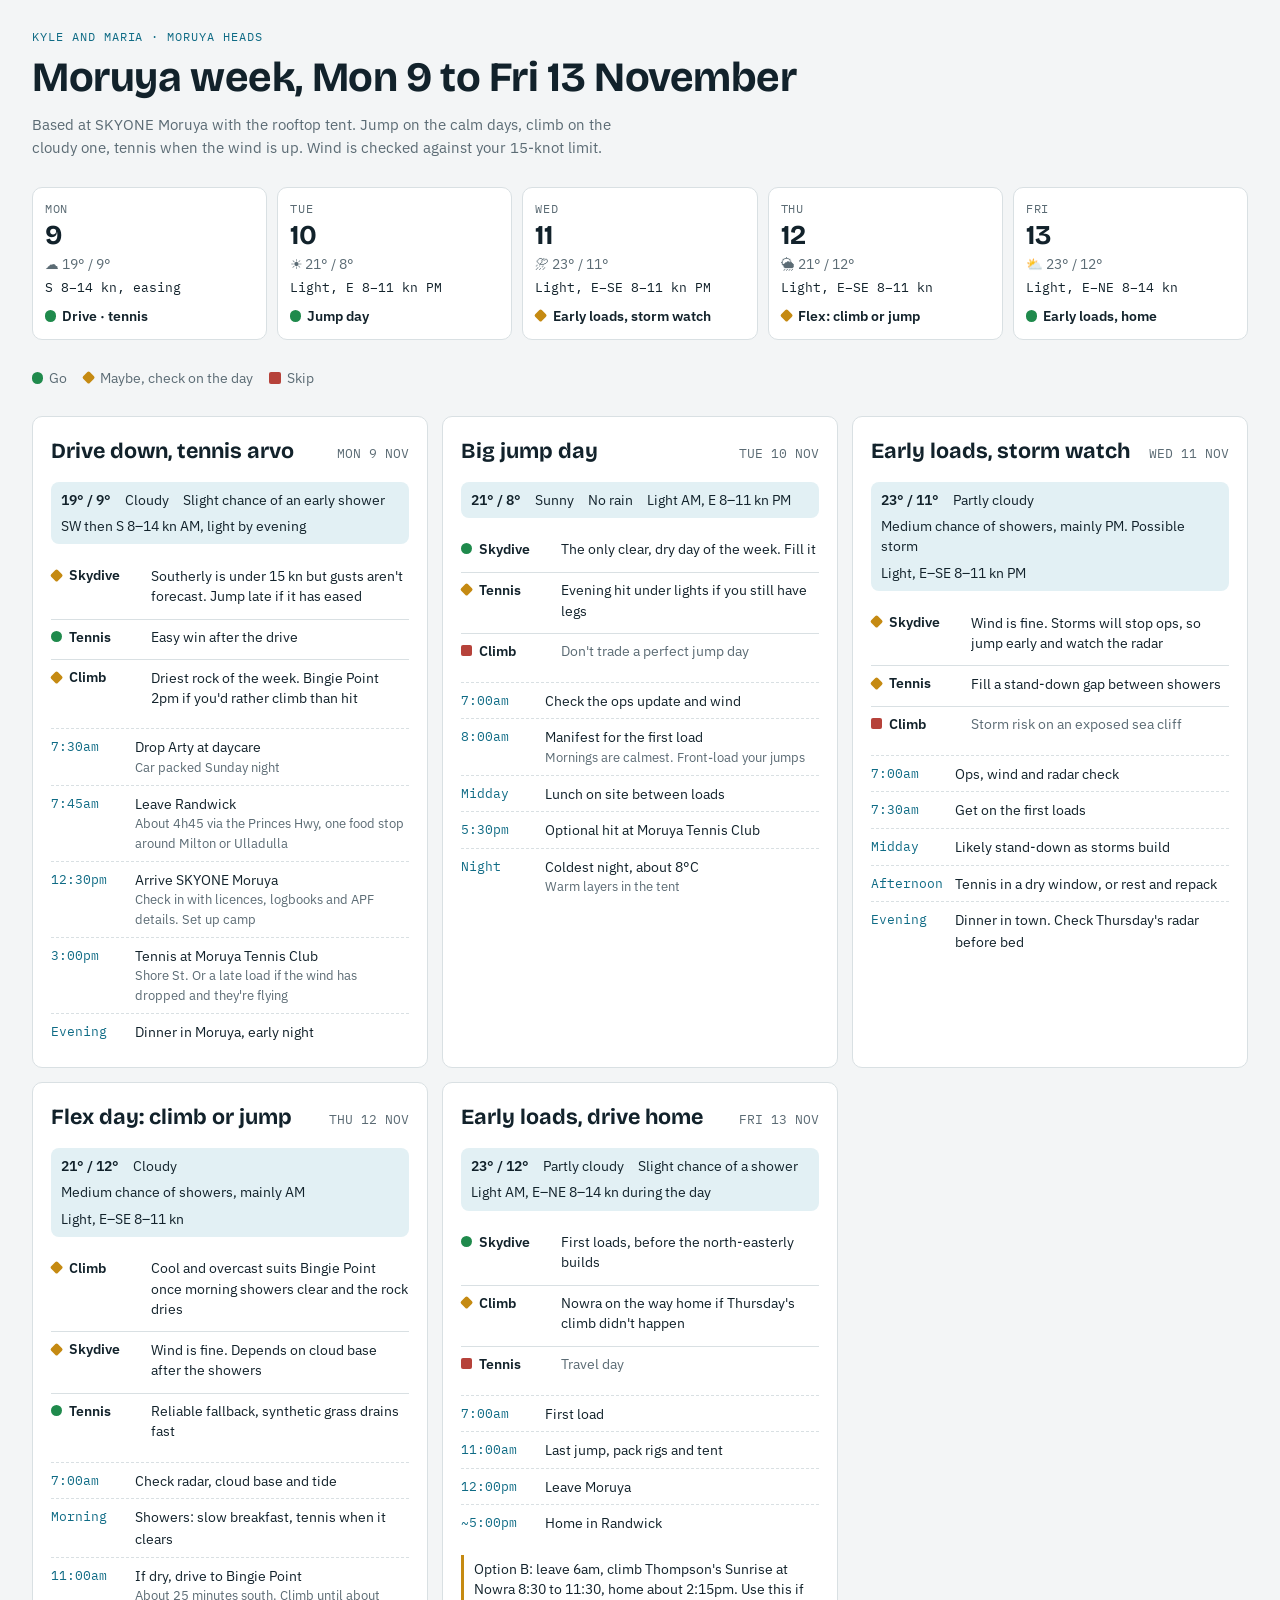
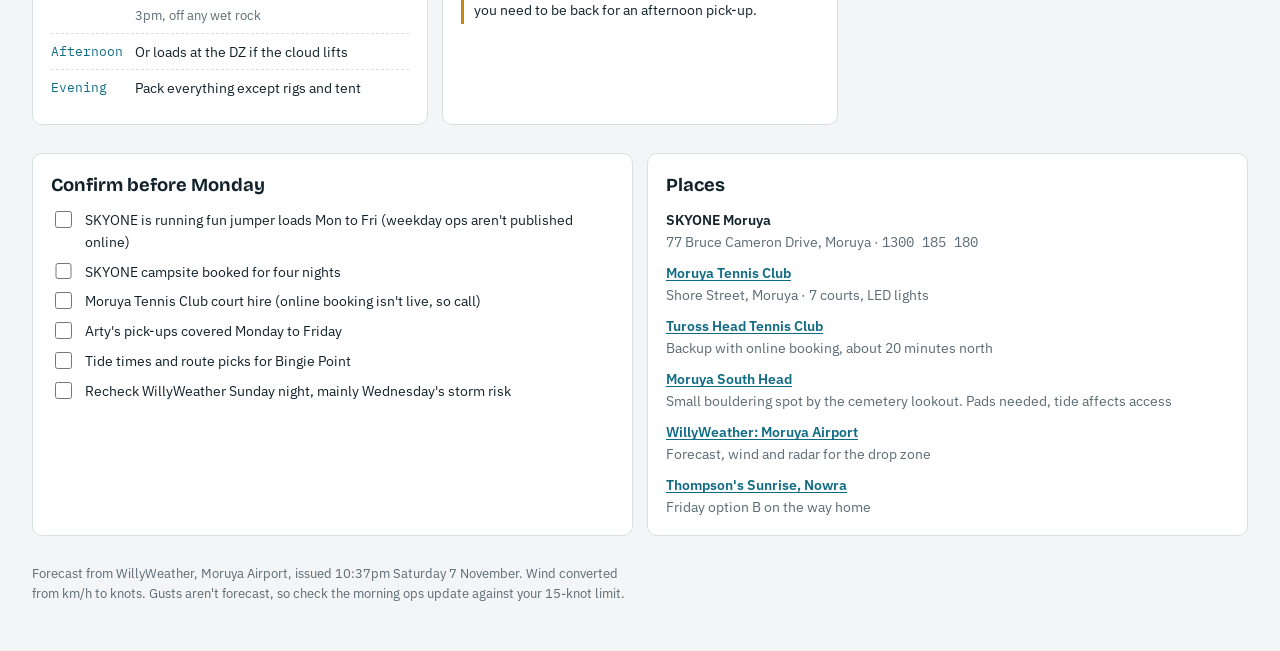
==== index.html @ a0b338b8 "Add Moruya week itinerary page Co-Authored-By: Claude Opus 5.5 <noreply@anthropic.com> Claude-Sessio" ====
<!doctype html>
<html lang="en-AU">
<head>
<meta charset="utf-8">
<meta name="viewport" content="width=device-width, initial-scale=1, viewport-fit=cover">
<title>Moruya Week 9–13 Nov</title>
<link rel="preconnect" href="https://fonts.googleapis.com">
<link rel="stylesheet" href="https://fonts.googleapis.com/css2?family=Bricolage+Grotesque:opsz,wght@12..96,500;12..96,700&family=IBM+Plex+Sans:wght@400;500;600&family=IBM+Plex+Mono:wght@400;500&display=swap">
<style>
/* Layout: a five-tile week strip up top, then one card per day in a wrapping grid, then confirm list and contacts */
:root {
  --bg: #f3f5f6;
  --panel: #ffffff;
  --ink: #12222b;
  --muted: #5b6b74;
  --line: #d9e0e3;
  --sea: #0f6b85;
  --sea-soft: #e2f0f4;
  --go: #1f8a4c;
  --maybe: #c58a12;
  --no: #b6423a;
  --display: "Bricolage Grotesque", "Segoe UI", system-ui, sans-serif;
  --body: "IBM Plex Sans", "Segoe UI", system-ui, sans-serif;
  --mono: "IBM Plex Mono", ui-monospace, Menlo, monospace;
  --r: 10px;
}
@media (prefers-color-scheme: dark) { :root:not([data-theme="light"]) {
  --bg: #0d171c; --panel: #14222a; --ink: #e6eef1; --muted: #93a6ae; --line: #24363f;
  --sea: #5bbad4; --sea-soft: #173540; --go: #4cc47e; --maybe: #e2ad3b; --no: #e57369; color-scheme: dark; } }
:root[data-theme="dark"] {
  --bg: #0d171c; --panel: #14222a; --ink: #e6eef1; --muted: #93a6ae; --line: #24363f;
  --sea: #5bbad4; --sea-soft: #173540; --go: #4cc47e; --maybe: #e2ad3b; --no: #e57369; color-scheme: dark; }

body { background: var(--bg); color: var(--ink); font-family: var(--body); font-size: 15px; line-height: 1.5; }
.wrap { max-width: 76rem; margin-inline: auto; padding-block: 28px 48px; padding-left: max(16px, env(safe-area-inset-left, 0px)); padding-right: max(16px, env(safe-area-inset-right, 0px)); display: grid; gap: 28px; }
h1, h2, h3 { font-family: var(--display); margin: 0; text-wrap: balance; }
h1 { font-size: clamp(1.9rem, 4vw, 2.6rem); font-weight: 700; letter-spacing: -0.01em; }
h2 { font-size: 1.15rem; font-weight: 700; }
.lede { margin: 6px 0 0; color: var(--muted); max-width: 65ch; }
.eyebrow { font-family: var(--mono); font-size: 0.75rem; letter-spacing: 0.08em; text-transform: uppercase; color: var(--sea); }

/* week strip */
.strip { display: grid; grid-template-columns: repeat(5, minmax(0, 1fr)); gap: 10px; }
.tile { background: var(--panel); border: 1px solid var(--line); border-radius: var(--r); padding: 12px; display: grid; gap: 4px; text-decoration: none; color: inherit; min-width: 0; }
.tile:hover { border-color: var(--sea); }
.tile:focus-visible { outline: 2px solid var(--sea); outline-offset: 2px; }
.t-day { font-family: var(--mono); font-size: 0.75rem; letter-spacing: 0.06em; text-transform: uppercase; color: var(--muted); }
.t-date { font-family: var(--display); font-size: 1.7rem; font-weight: 700; line-height: 1; }
.t-wx { font-size: 0.85rem; color: var(--muted); font-variant-numeric: tabular-nums; }
.t-wind { font-family: var(--mono); font-size: 0.8rem; font-variant-numeric: tabular-nums; }
.t-pick { display: flex; align-items: center; gap: 6px; font-weight: 600; font-size: 0.9rem; margin-top: 4px; }
@media (max-width: 640px) { .strip { grid-template-columns: repeat(auto-fit, minmax(7.5rem, 1fr)); } }

/* lights */
.dot { width: 0.7rem; height: 0.7rem; border-radius: 50%; flex: none; display: inline-block; }
.go .dot, .dot.go { background: var(--go); }
.maybe .dot, .dot.maybe { background: var(--maybe); border-radius: 2px; transform: rotate(45deg) scale(0.85); }
.no .dot, .dot.no { background: var(--no); border-radius: 2px; }
.legend { display: flex; flex-wrap: wrap; gap: 6px 16px; font-size: 0.85rem; color: var(--muted); }
.legend span { display: inline-flex; align-items: center; gap: 6px; }

/* day cards */
.days { display: grid; gap: 14px; grid-template-columns: repeat(auto-fit, minmax(min(100%, 21rem), 1fr)); }
.card { background: var(--panel); border: 1px solid var(--line); border-radius: var(--r); padding: 18px; display: grid; gap: 14px; align-content: start; min-width: 0; scroll-margin-top: 16px; }
.card:target { border-color: var(--sea); box-shadow: 0 0 0 1px var(--sea); }
.c-head { display: flex; justify-content: space-between; align-items: baseline; gap: 8px; flex-wrap: wrap; }
.c-date { font-family: var(--mono); font-size: 0.8rem; color: var(--muted); }
.c-title { font-size: 1.35rem; font-weight: 700; }
.wx { display: flex; flex-wrap: wrap; gap: 6px 14px; font-size: 0.85rem; background: var(--sea-soft); border-radius: 8px; padding: 8px 10px; font-variant-numeric: tabular-nums; }
.wx b { font-weight: 600; }
.acts { display: grid; gap: 6px; }
.act { display: grid; grid-template-columns: 5.6rem minmax(0, 1fr); gap: 2px 10px; align-items: baseline; padding-block: 6px; border-top: 1px solid var(--line); }
.act:first-child { border-top: 0; }
.a-name { display: inline-flex; align-items: center; gap: 7px; font-weight: 600; font-size: 0.9rem; }
.a-why { font-size: 0.85rem; min-width: 0; }
.no .a-why { color: var(--muted); }
.plan { list-style: none; margin: 0; padding: 0; display: grid; }
.plan li { display: grid; grid-template-columns: 4.6rem minmax(0, 1fr); gap: 10px; padding-block: 7px; border-top: 1px dashed var(--line); font-size: 0.9rem; }
.plan time { font-family: var(--mono); font-size: 0.8rem; color: var(--sea); font-variant-numeric: tabular-nums; padding-top: 1px; }
.plan .note { display: block; color: var(--muted); font-size: 0.82rem; }
.alt { font-size: 0.85rem; border-left: 3px solid var(--maybe); padding: 4px 0 4px 10px; margin: 0; }

/* bottom */
.two { display: grid; gap: 14px; grid-template-columns: repeat(auto-fit, minmax(min(100%, 22rem), 1fr)); }
.panel { background: var(--panel); border: 1px solid var(--line); border-radius: var(--r); padding: 18px; display: grid; gap: 10px; align-content: start; min-width: 0; }
.checks { list-style: none; margin: 0; padding: 0; display: grid; gap: 8px; }
.checks label { display: grid; grid-template-columns: auto minmax(0,1fr); gap: 10px; align-items: start; font-size: 0.9rem; cursor: pointer; }
.checks input { width: 1.05rem; height: 1.05rem; margin-top: 2px; accent-color: var(--sea); }
.checks input:checked + span { color: var(--muted); text-decoration: line-through; }
.contacts { display: grid; gap: 10px; margin: 0; }
.contacts div { display: grid; gap: 1px; }
.contacts dt { font-weight: 600; font-size: 0.9rem; }
.contacts dd { margin: 0; font-size: 0.85rem; color: var(--muted); }
a { color: var(--sea); text-underline-offset: 2px; }
.mono { font-family: var(--mono); user-select: all; }
.foot { font-size: 0.8rem; color: var(--muted); max-width: 75ch; margin: 0; }
@media (prefers-reduced-motion: no-preference) { .tile, .card { transition: border-color .15s ease; } }
</style>
<style>body{margin:0}</style>
</head>
<body>

<div class="wrap">
  <header>
    <div class="eyebrow">Kyle and Maria · Moruya Heads</div>
    <h1>Moruya week, Mon 9 to Fri 13 November</h1>
    <p class="lede">Based at SKYONE Moruya with the rooftop tent. Jump on the calm days, climb on the cloudy one, tennis when the wind is up. Wind is checked against your 15-knot limit.</p>
  </header>

  <nav class="strip" aria-label="Week at a glance">
    <a class="tile" href="#mon"><span class="t-day">Mon</span><span class="t-date">9</span><span class="t-wx">☁︎ 19° / 9°</span><span class="t-wind">S 8–14 kn, easing</span><span class="t-pick go"><span class="dot"></span>Drive · tennis</span></a>
    <a class="tile" href="#tue"><span class="t-day">Tue</span><span class="t-date">10</span><span class="t-wx">☀︎ 21° / 8°</span><span class="t-wind">Light, E 8–11 kn PM</span><span class="t-pick go"><span class="dot"></span>Jump day</span></a>
    <a class="tile" href="#wed"><span class="t-day">Wed</span><span class="t-date">11</span><span class="t-wx">⛈ 23° / 11°</span><span class="t-wind">Light, E–SE 8–11 kn PM</span><span class="t-pick maybe"><span class="dot"></span>Early loads, storm watch</span></a>
    <a class="tile" href="#thu"><span class="t-day">Thu</span><span class="t-date">12</span><span class="t-wx">🌦 21° / 12°</span><span class="t-wind">Light, E–SE 8–11 kn</span><span class="t-pick maybe"><span class="dot"></span>Flex: climb or jump</span></a>
    <a class="tile" href="#fri"><span class="t-day">Fri</span><span class="t-date">13</span><span class="t-wx">⛅ 23° / 12°</span><span class="t-wind">Light, E–NE 8–14 kn</span><span class="t-pick go"><span class="dot"></span>Early loads, home</span></a>
  </nav>

  <div class="legend" aria-label="Legend">
    <span class="go"><span class="dot"></span>Go</span>
    <span class="maybe"><span class="dot"></span>Maybe, check on the day</span>
    <span class="no"><span class="dot"></span>Skip</span>
  </div>

  <section class="days" aria-label="Daily plan">

    <article class="card" id="mon">
      <div class="c-head"><h2 class="c-title">Drive down, tennis arvo</h2><span class="c-date">MON 9 NOV</span></div>
      <div class="wx"><span><b>19° / 9°</b></span><span>Cloudy</span><span>Slight chance of an early shower</span><span>SW then S 8–14 kn AM, light by evening</span></div>
      <div class="acts">
        <div class="act maybe"><span class="a-name"><span class="dot"></span>Skydive</span><span class="a-why">Southerly is under 15 kn but gusts aren't forecast. Jump late if it has eased</span></div>
        <div class="act go"><span class="a-name"><span class="dot"></span>Tennis</span><span class="a-why">Easy win after the drive</span></div>
        <div class="act maybe"><span class="a-name"><span class="dot"></span>Climb</span><span class="a-why">Driest rock of the week. Bingie Point 2pm if you'd rather climb than hit</span></div>
      </div>
      <ol class="plan">
        <li><time>7:30am</time><span>Drop Arty at daycare<span class="note">Car packed Sunday night</span></span></li>
        <li><time>7:45am</time><span>Leave Randwick<span class="note">About 4h45 via the Princes Hwy, one food stop around Milton or Ulladulla</span></span></li>
        <li><time>12:30pm</time><span>Arrive SKYONE Moruya<span class="note">Check in with licences, logbooks and APF details. Set up camp</span></span></li>
        <li><time>3:00pm</time><span>Tennis at Moruya Tennis Club<span class="note">Shore St. Or a late load if the wind has dropped and they're flying</span></span></li>
        <li><time>Evening</time><span>Dinner in Moruya, early night</span></li>
      </ol>
    </article>

    <article class="card" id="tue">
      <div class="c-head"><h2 class="c-title">Big jump day</h2><span class="c-date">TUE 10 NOV</span></div>
      <div class="wx"><span><b>21° / 8°</b></span><span>Sunny</span><span>No rain</span><span>Light AM, E 8–11 kn PM</span></div>
      <div class="acts">
        <div class="act go"><span class="a-name"><span class="dot"></span>Skydive</span><span class="a-why">The only clear, dry day of the week. Fill it</span></div>
        <div class="act maybe"><span class="a-name"><span class="dot"></span>Tennis</span><span class="a-why">Evening hit under lights if you still have legs</span></div>
        <div class="act no"><span class="a-name"><span class="dot"></span>Climb</span><span class="a-why">Don't trade a perfect jump day</span></div>
      </div>
      <ol class="plan">
        <li><time>7:00am</time><span>Check the ops update and wind</span></li>
        <li><time>8:00am</time><span>Manifest for the first load<span class="note">Mornings are calmest. Front-load your jumps</span></span></li>
        <li><time>Midday</time><span>Lunch on site between loads</span></li>
        <li><time>5:30pm</time><span>Optional hit at Moruya Tennis Club</span></li>
        <li><time>Night</time><span>Coldest night, about 8°C<span class="note">Warm layers in the tent</span></span></li>
      </ol>
    </article>

    <article class="card" id="wed">
      <div class="c-head"><h2 class="c-title">Early loads, storm watch</h2><span class="c-date">WED 11 NOV</span></div>
      <div class="wx"><span><b>23° / 11°</b></span><span>Partly cloudy</span><span>Medium chance of showers, mainly PM. Possible storm</span><span>Light, E–SE 8–11 kn PM</span></div>
      <div class="acts">
        <div class="act maybe"><span class="a-name"><span class="dot"></span>Skydive</span><span class="a-why">Wind is fine. Storms will stop ops, so jump early and watch the radar</span></div>
        <div class="act maybe"><span class="a-name"><span class="dot"></span>Tennis</span><span class="a-why">Fill a stand-down gap between showers</span></div>
        <div class="act no"><span class="a-name"><span class="dot"></span>Climb</span><span class="a-why">Storm risk on an exposed sea cliff</span></div>
      </div>
      <ol class="plan">
        <li><time>7:00am</time><span>Ops, wind and radar check</span></li>
        <li><time>7:30am</time><span>Get on the first loads</span></li>
        <li><time>Midday</time><span>Likely stand-down as storms build</span></li>
        <li><time>Afternoon</time><span>Tennis in a dry window, or rest and repack</span></li>
        <li><time>Evening</time><span>Dinner in town. Check Thursday's radar before bed</span></li>
      </ol>
    </article>

    <article class="card" id="thu">
      <div class="c-head"><h2 class="c-title">Flex day: climb or jump</h2><span class="c-date">THU 12 NOV</span></div>
      <div class="wx"><span><b>21° / 12°</b></span><span>Cloudy</span><span>Medium chance of showers, mainly AM</span><span>Light, E–SE 8–11 kn</span></div>
      <div class="acts">
        <div class="act maybe"><span class="a-name"><span class="dot"></span>Climb</span><span class="a-why">Cool and overcast suits Bingie Point once morning showers clear and the rock dries</span></div>
        <div class="act maybe"><span class="a-name"><span class="dot"></span>Skydive</span><span class="a-why">Wind is fine. Depends on cloud base after the showers</span></div>
        <div class="act go"><span class="a-name"><span class="dot"></span>Tennis</span><span class="a-why">Reliable fallback, synthetic grass drains fast</span></div>
      </div>
      <ol class="plan">
        <li><time>7:00am</time><span>Check radar, cloud base and tide</span></li>
        <li><time>Morning</time><span>Showers: slow breakfast, tennis when it clears</span></li>
        <li><time>11:00am</time><span>If dry, drive to Bingie Point<span class="note">About 25 minutes south. Climb until about 3pm, off any wet rock</span></span></li>
        <li><time>Afternoon</time><span>Or loads at the DZ if the cloud lifts</span></li>
        <li><time>Evening</time><span>Pack everything except rigs and tent</span></li>
      </ol>
    </article>

    <article class="card" id="fri">
      <div class="c-head"><h2 class="c-title">Early loads, drive home</h2><span class="c-date">FRI 13 NOV</span></div>
      <div class="wx"><span><b>23° / 12°</b></span><span>Partly cloudy</span><span>Slight chance of a shower</span><span>Light AM, E–NE 8–14 kn during the day</span></div>
      <div class="acts">
        <div class="act go"><span class="a-name"><span class="dot"></span>Skydive</span><span class="a-why">First loads, before the north-easterly builds</span></div>
        <div class="act maybe"><span class="a-name"><span class="dot"></span>Climb</span><span class="a-why">Nowra on the way home if Thursday's climb didn't happen</span></div>
        <div class="act no"><span class="a-name"><span class="dot"></span>Tennis</span><span class="a-why">Travel day</span></div>
      </div>
      <ol class="plan">
        <li><time>7:00am</time><span>First load</span></li>
        <li><time>11:00am</time><span>Last jump, pack rigs and tent</span></li>
        <li><time>12:00pm</time><span>Leave Moruya</span></li>
        <li><time>~5:00pm</time><span>Home in Randwick</span></li>
      </ol>
      <p class="alt">Option B: leave 6am, climb Thompson's Sunrise at Nowra 8:30 to 11:30, home about 2:15pm. Use this if you need to be back for an afternoon pick-up.</p>
    </article>

  </section>

  <section class="two">
    <div class="panel">
      <h2>Confirm before Monday</h2>
      <ul class="checks">
        <li><label><input type="checkbox" id="c1"><span>SKYONE is running fun jumper loads Mon to Fri (weekday ops aren't published online)</span></label></li>
        <li><label><input type="checkbox" id="c2"><span>SKYONE campsite booked for four nights</span></label></li>
        <li><label><input type="checkbox" id="c3"><span>Moruya Tennis Club court hire (online booking isn't live, so call)</span></label></li>
        <li><label><input type="checkbox" id="c4"><span>Arty's pick-ups covered Monday to Friday</span></label></li>
        <li><label><input type="checkbox" id="c5"><span>Tide times and route picks for Bingie Point</span></label></li>
        <li><label><input type="checkbox" id="c6"><span>Recheck WillyWeather Sunday night, mainly Wednesday's storm risk</span></label></li>
      </ul>
    </div>
    <div class="panel">
      <h2>Places</h2>
      <dl class="contacts">
        <div><dt>SKYONE Moruya</dt><dd>77 Bruce Cameron Drive, Moruya · <span class="mono">1300 185 180</span></dd></div>
        <div><dt><a href="https://play.tennis.com.au/moruyatennisclub" target="_blank" rel="noopener">Moruya Tennis Club</a></dt><dd>Shore Street, Moruya · 7 courts, LED lights</dd></div>
        <div><dt><a href="https://play.tennis.com.au/turossheadtennisclub/Booking" target="_blank" rel="noopener">Tuross Head Tennis Club</a></dt><dd>Backup with online booking, about 20 minutes north</dd></div>
        <div><dt><a href="https://www.thecrag.com/en/climbing/australia/new-south-wales-and-act/south-coast/area/643784625" target="_blank" rel="noopener">Moruya South Head</a></dt><dd>Small bouldering spot by the cemetery lookout. Pads needed, tide affects access</dd></div>
        <div><dt><a href="https://www.willyweather.com.au/nsw/south-coast/moruya-airport.html" target="_blank" rel="noopener">WillyWeather: Moruya Airport</a></dt><dd>Forecast, wind and radar for the drop zone</dd></div>
        <div><dt><a href="https://thecrag.com/en/climbing/australia/nowra/thompsons-sunrise" target="_blank" rel="noopener">Thompson's Sunrise, Nowra</a></dt><dd>Friday option B on the way home</dd></div>
      </dl>
    </div>
  </section>

  <p class="foot">Forecast from WillyWeather, Moruya Airport, issued 10:37pm Saturday 7 November. Wind converted from km/h to knots. Gusts aren't forecast, so check the morning ops update against your 15-knot limit.</p>
</div>

<script>
(function () {
  var KEY = "moruya-week-checks";
  var saved = {};
  try { saved = JSON.parse(localStorage.getItem(KEY) || "{}") || {}; } catch (e) { saved = {}; }
  document.querySelectorAll('.checks input').forEach(function (box) {
    if (saved[box.id]) box.checked = true;
    box.addEventListener('change', function () {
      saved[box.id] = box.checked;
      try { localStorage.setItem(KEY, JSON.stringify(saved)); } catch (e) {}
    });
  });
})();
</script>
</body>
</html>
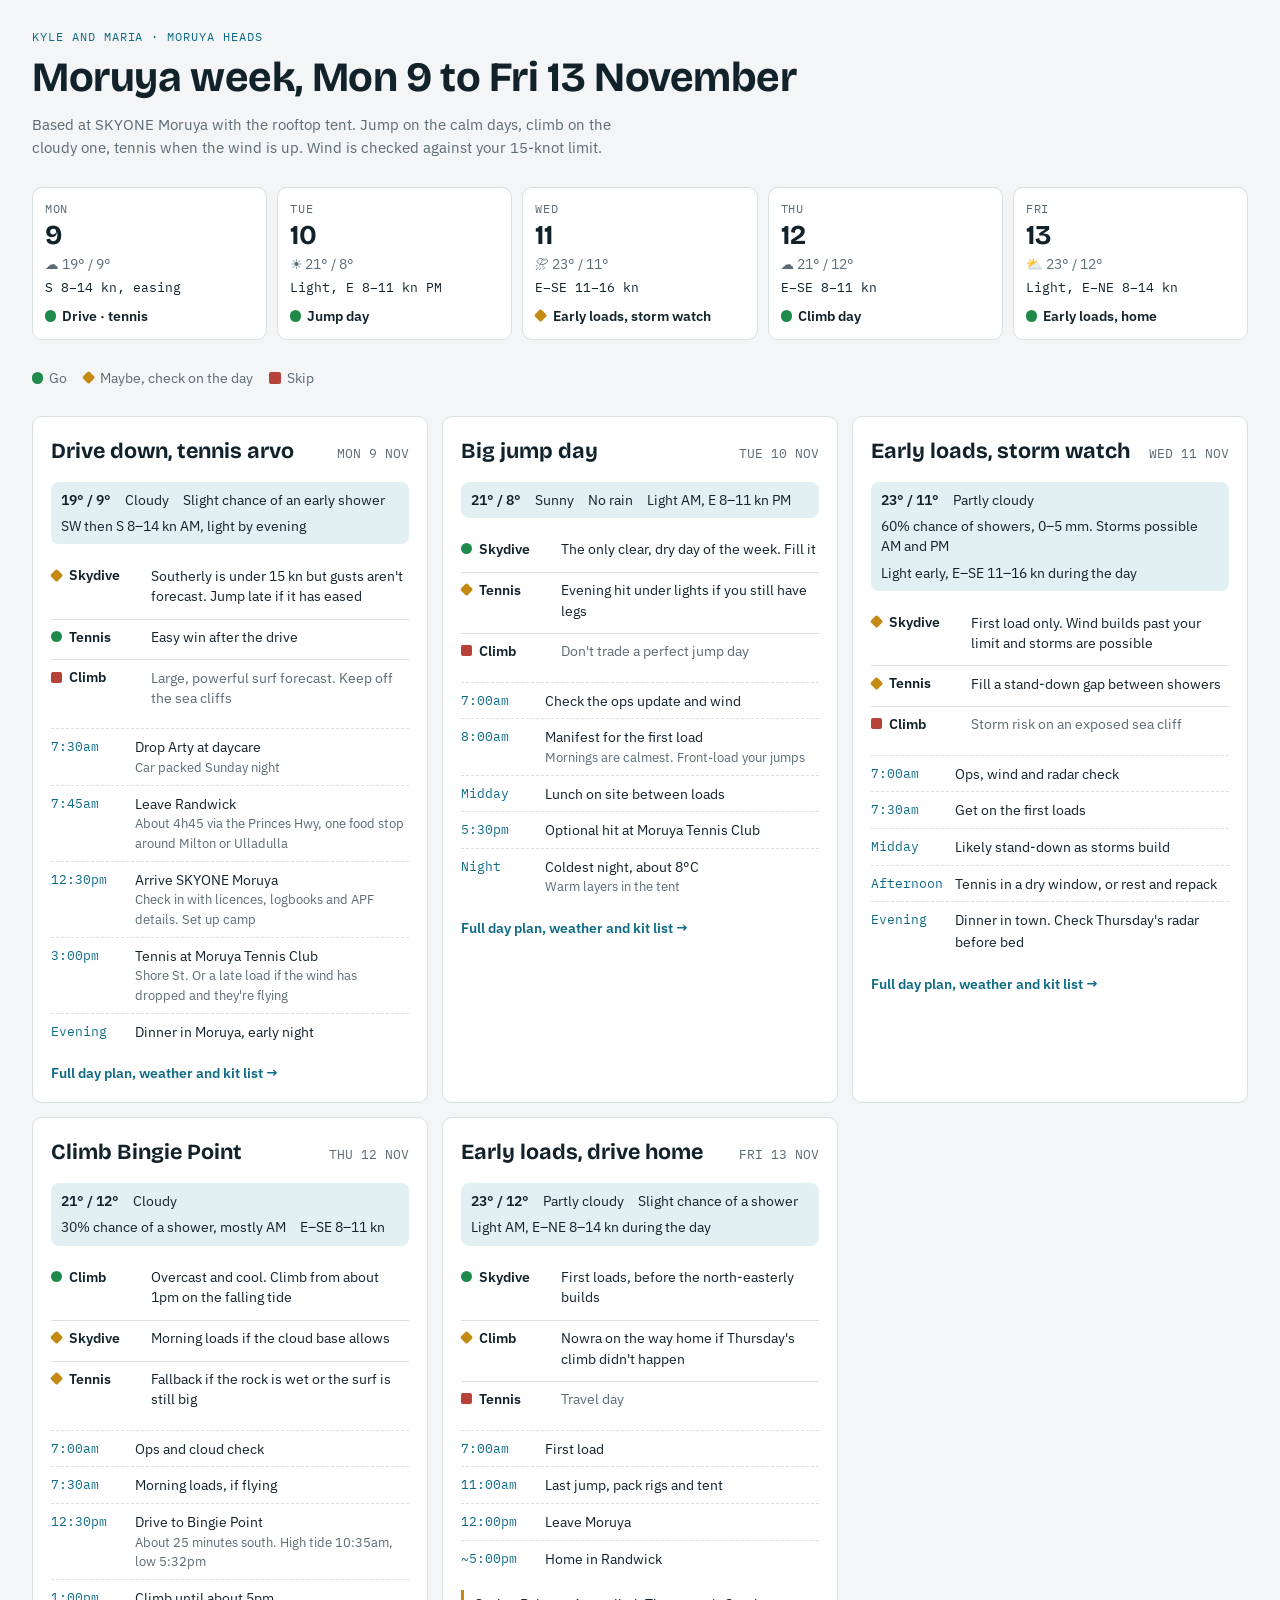
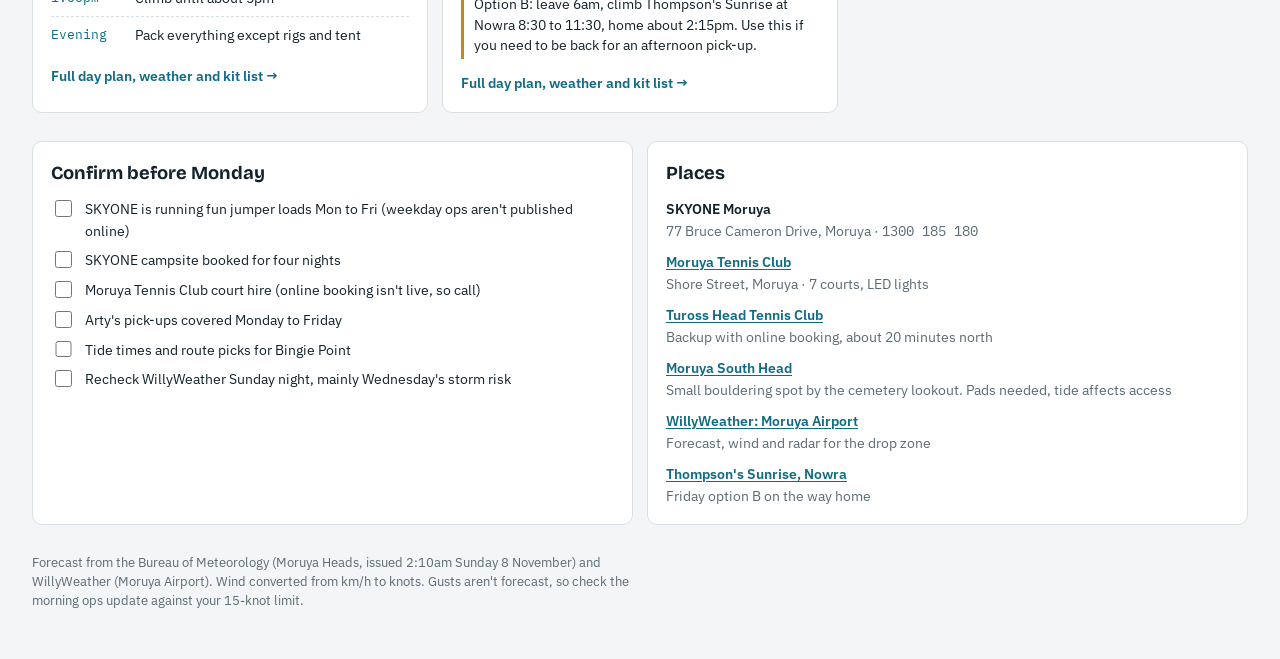
==== commit f19d8f37: "Update week overview and add day pages Co-Authored-By: Claude Opus 5.5 <noreply@anthropic.com> Claud" ====
--- a/index.html
+++ b/index.html
@@ -78,6 +78,8 @@
 .plan li { display: grid; grid-template-columns: 4.6rem minmax(0, 1fr); gap: 10px; padding-block: 7px; border-top: 1px dashed var(--line); font-size: 0.9rem; }
 .plan time { font-family: var(--mono); font-size: 0.8rem; color: var(--sea); font-variant-numeric: tabular-nums; padding-top: 1px; }
 .plan .note { display: block; color: var(--muted); font-size: 0.82rem; }
+.more { font-size: 0.88rem; font-weight: 600; text-decoration: none; }
+.more:hover { text-decoration: underline; }
 .alt { font-size: 0.85rem; border-left: 3px solid var(--maybe); padding: 4px 0 4px 10px; margin: 0; }
 
 /* bottom */
@@ -110,8 +112,8 @@
   <nav class="strip" aria-label="Week at a glance">
     <a class="tile" href="#mon"><span class="t-day">Mon</span><span class="t-date">9</span><span class="t-wx">☁︎ 19° / 9°</span><span class="t-wind">S 8–14 kn, easing</span><span class="t-pick go"><span class="dot"></span>Drive · tennis</span></a>
     <a class="tile" href="#tue"><span class="t-day">Tue</span><span class="t-date">10</span><span class="t-wx">☀︎ 21° / 8°</span><span class="t-wind">Light, E 8–11 kn PM</span><span class="t-pick go"><span class="dot"></span>Jump day</span></a>
-    <a class="tile" href="#wed"><span class="t-day">Wed</span><span class="t-date">11</span><span class="t-wx">⛈ 23° / 11°</span><span class="t-wind">Light, E–SE 8–11 kn PM</span><span class="t-pick maybe"><span class="dot"></span>Early loads, storm watch</span></a>
-    <a class="tile" href="#thu"><span class="t-day">Thu</span><span class="t-date">12</span><span class="t-wx">🌦 21° / 12°</span><span class="t-wind">Light, E–SE 8–11 kn</span><span class="t-pick maybe"><span class="dot"></span>Flex: climb or jump</span></a>
+    <a class="tile" href="#wed"><span class="t-day">Wed</span><span class="t-date">11</span><span class="t-wx">⛈ 23° / 11°</span><span class="t-wind">E–SE 11–16 kn</span><span class="t-pick maybe"><span class="dot"></span>Early loads, storm watch</span></a>
+    <a class="tile" href="#thu"><span class="t-day">Thu</span><span class="t-date">12</span><span class="t-wx">☁︎ 21° / 12°</span><span class="t-wind">E–SE 8–11 kn</span><span class="t-pick go"><span class="dot"></span>Climb day</span></a>
     <a class="tile" href="#fri"><span class="t-day">Fri</span><span class="t-date">13</span><span class="t-wx">⛅ 23° / 12°</span><span class="t-wind">Light, E–NE 8–14 kn</span><span class="t-pick go"><span class="dot"></span>Early loads, home</span></a>
   </nav>
 
@@ -129,7 +131,7 @@
       <div class="acts">
         <div class="act maybe"><span class="a-name"><span class="dot"></span>Skydive</span><span class="a-why">Southerly is under 15 kn but gusts aren't forecast. Jump late if it has eased</span></div>
         <div class="act go"><span class="a-name"><span class="dot"></span>Tennis</span><span class="a-why">Easy win after the drive</span></div>
-        <div class="act maybe"><span class="a-name"><span class="dot"></span>Climb</span><span class="a-why">Driest rock of the week. Bingie Point 2pm if you'd rather climb than hit</span></div>
+        <div class="act no"><span class="a-name"><span class="dot"></span>Climb</span><span class="a-why">Large, powerful surf forecast. Keep off the sea cliffs</span></div>
       </div>
       <ol class="plan">
         <li><time>7:30am</time><span>Drop Arty at daycare<span class="note">Car packed Sunday night</span></span></li>
@@ -138,6 +140,7 @@
         <li><time>3:00pm</time><span>Tennis at Moruya Tennis Club<span class="note">Shore St. Or a late load if the wind has dropped and they're flying</span></span></li>
         <li><time>Evening</time><span>Dinner in Moruya, early night</span></li>
       </ol>
+          <a class="more" href="monday.html">Full day plan, weather and kit list →</a>
     </article>
 
     <article class="card" id="tue">
@@ -155,13 +158,14 @@
         <li><time>5:30pm</time><span>Optional hit at Moruya Tennis Club</span></li>
         <li><time>Night</time><span>Coldest night, about 8°C<span class="note">Warm layers in the tent</span></span></li>
       </ol>
+          <a class="more" href="tuesday.html">Full day plan, weather and kit list →</a>
     </article>
 
     <article class="card" id="wed">
       <div class="c-head"><h2 class="c-title">Early loads, storm watch</h2><span class="c-date">WED 11 NOV</span></div>
-      <div class="wx"><span><b>23° / 11°</b></span><span>Partly cloudy</span><span>Medium chance of showers, mainly PM. Possible storm</span><span>Light, E–SE 8–11 kn PM</span></div>
-      <div class="acts">
-        <div class="act maybe"><span class="a-name"><span class="dot"></span>Skydive</span><span class="a-why">Wind is fine. Storms will stop ops, so jump early and watch the radar</span></div>
+      <div class="wx"><span><b>23° / 11°</b></span><span>Partly cloudy</span><span>60% chance of showers, 0–5 mm. Storms possible AM and PM</span><span>Light early, E–SE 11–16 kn during the day</span></div>
+      <div class="acts">
+        <div class="act maybe"><span class="a-name"><span class="dot"></span>Skydive</span><span class="a-why">First load only. Wind builds past your limit and storms are possible</span></div>
         <div class="act maybe"><span class="a-name"><span class="dot"></span>Tennis</span><span class="a-why">Fill a stand-down gap between showers</span></div>
         <div class="act no"><span class="a-name"><span class="dot"></span>Climb</span><span class="a-why">Storm risk on an exposed sea cliff</span></div>
       </div>
@@ -172,23 +176,25 @@
         <li><time>Afternoon</time><span>Tennis in a dry window, or rest and repack</span></li>
         <li><time>Evening</time><span>Dinner in town. Check Thursday's radar before bed</span></li>
       </ol>
+          <a class="more" href="wednesday.html">Full day plan, weather and kit list →</a>
     </article>
 
     <article class="card" id="thu">
-      <div class="c-head"><h2 class="c-title">Flex day: climb or jump</h2><span class="c-date">THU 12 NOV</span></div>
-      <div class="wx"><span><b>21° / 12°</b></span><span>Cloudy</span><span>Medium chance of showers, mainly AM</span><span>Light, E–SE 8–11 kn</span></div>
-      <div class="acts">
-        <div class="act maybe"><span class="a-name"><span class="dot"></span>Climb</span><span class="a-why">Cool and overcast suits Bingie Point once morning showers clear and the rock dries</span></div>
-        <div class="act maybe"><span class="a-name"><span class="dot"></span>Skydive</span><span class="a-why">Wind is fine. Depends on cloud base after the showers</span></div>
-        <div class="act go"><span class="a-name"><span class="dot"></span>Tennis</span><span class="a-why">Reliable fallback, synthetic grass drains fast</span></div>
-      </div>
-      <ol class="plan">
-        <li><time>7:00am</time><span>Check radar, cloud base and tide</span></li>
-        <li><time>Morning</time><span>Showers: slow breakfast, tennis when it clears</span></li>
-        <li><time>11:00am</time><span>If dry, drive to Bingie Point<span class="note">About 25 minutes south. Climb until about 3pm, off any wet rock</span></span></li>
-        <li><time>Afternoon</time><span>Or loads at the DZ if the cloud lifts</span></li>
+      <div class="c-head"><h2 class="c-title">Climb Bingie Point</h2><span class="c-date">THU 12 NOV</span></div>
+      <div class="wx"><span><b>21° / 12°</b></span><span>Cloudy</span><span>30% chance of a shower, mostly AM</span><span>E–SE 8–11 kn</span></div>
+      <div class="acts">
+        <div class="act go"><span class="a-name"><span class="dot"></span>Climb</span><span class="a-why">Overcast and cool. Climb from about 1pm on the falling tide</span></div>
+        <div class="act maybe"><span class="a-name"><span class="dot"></span>Skydive</span><span class="a-why">Morning loads if the cloud base allows</span></div>
+        <div class="act maybe"><span class="a-name"><span class="dot"></span>Tennis</span><span class="a-why">Fallback if the rock is wet or the surf is still big</span></div>
+      </div>
+      <ol class="plan">
+        <li><time>7:00am</time><span>Ops and cloud check</span></li>
+        <li><time>7:30am</time><span>Morning loads, if flying</span></li>
+        <li><time>12:30pm</time><span>Drive to Bingie Point<span class="note">About 25 minutes south. High tide 10:35am, low 5:32pm</span></span></li>
+        <li><time>1:00pm</time><span>Climb until about 5pm</span></li>
         <li><time>Evening</time><span>Pack everything except rigs and tent</span></li>
       </ol>
+      <a class="more" href="thursday.html">Full day plan, weather and kit list →</a>
     </article>
 
     <article class="card" id="fri">
@@ -206,6 +212,7 @@
         <li><time>~5:00pm</time><span>Home in Randwick</span></li>
       </ol>
       <p class="alt">Option B: leave 6am, climb Thompson's Sunrise at Nowra 8:30 to 11:30, home about 2:15pm. Use this if you need to be back for an afternoon pick-up.</p>
+          <a class="more" href="friday.html">Full day plan, weather and kit list →</a>
     </article>
 
   </section>
@@ -235,7 +242,7 @@
     </div>
   </section>
 
-  <p class="foot">Forecast from WillyWeather, Moruya Airport, issued 10:37pm Saturday 7 November. Wind converted from km/h to knots. Gusts aren't forecast, so check the morning ops update against your 15-knot limit.</p>
+  <p class="foot">Forecast from the Bureau of Meteorology (Moruya Heads, issued 2:10am Sunday 8 November) and WillyWeather (Moruya Airport). Wind converted from km/h to knots. Gusts aren't forecast, so check the morning ops update against your 15-knot limit.</p>
 </div>
 
 <script>
@@ -252,5 +259,6 @@
   });
 })();
 </script>
+
 </body>
 </html>
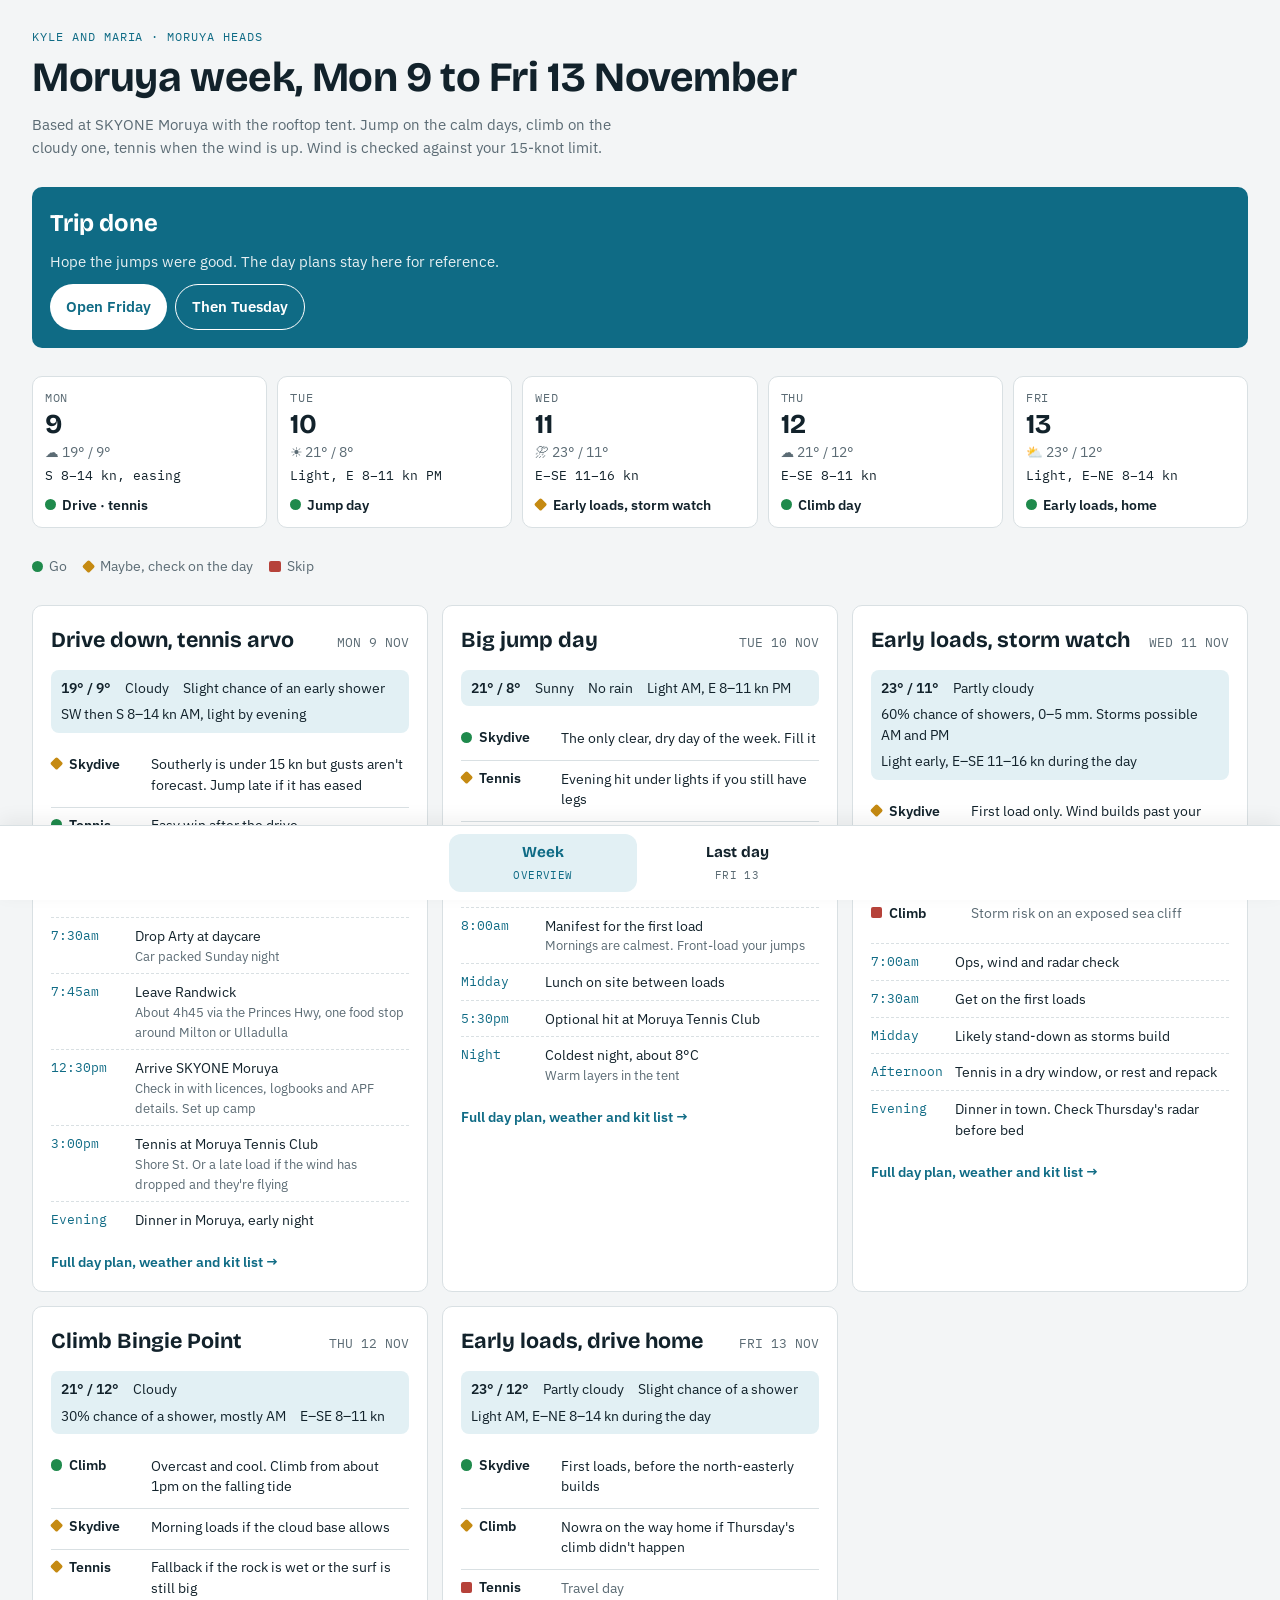
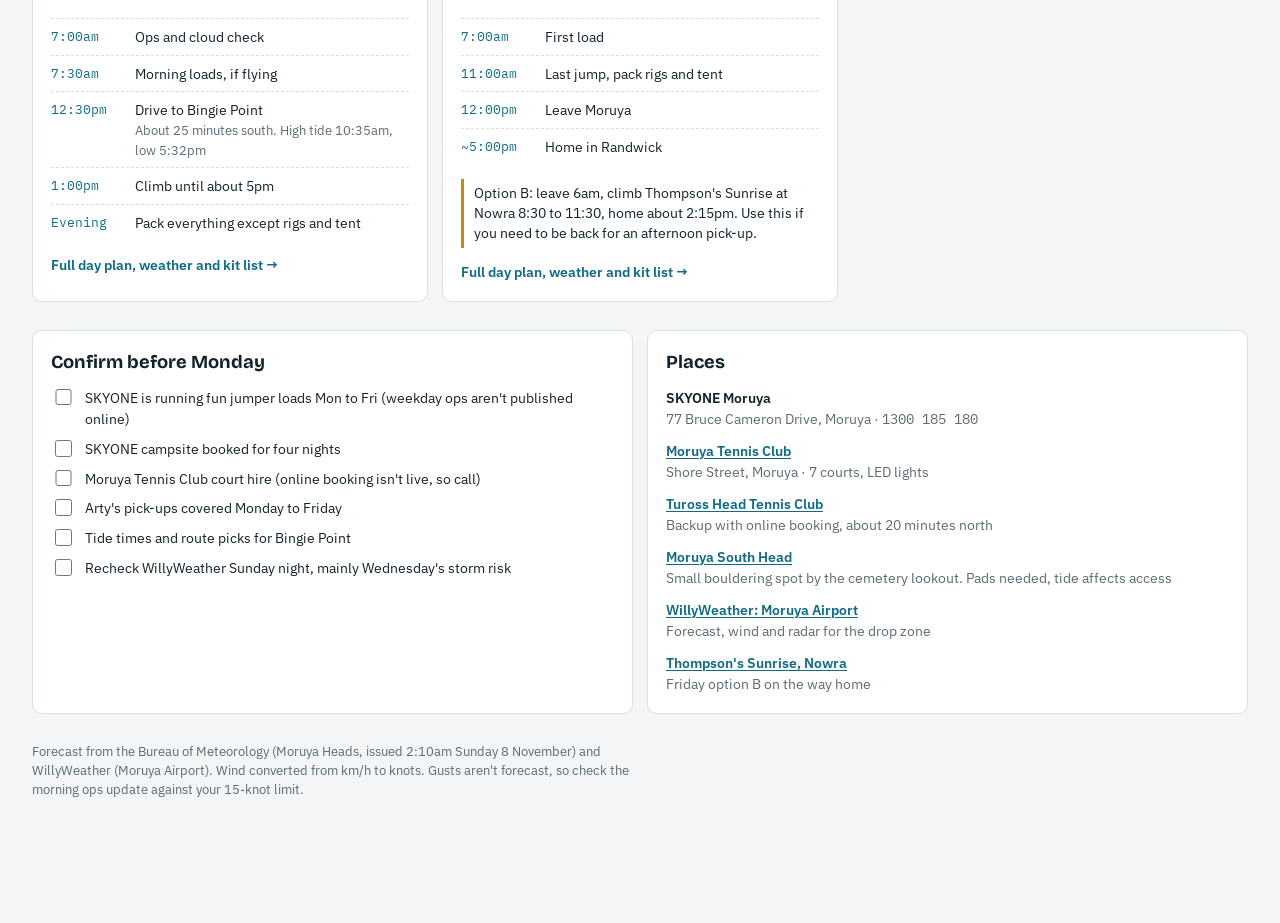
==== commit c4a4ff73: "Turn the trip pages into an installable mini app Adds a Week/Today/Next tab bar driven by the Sydney" ====
--- a/index.html
+++ b/index.html
@@ -99,8 +99,15 @@
 @media (prefers-reduced-motion: no-preference) { .tile, .card { transition: border-color .15s ease; } }
 </style>
 <style>body{margin:0}</style>
+<link rel="manifest" href="manifest.webmanifest">
+<meta name="theme-color" content="#0f6b85">
+<meta name="apple-mobile-web-app-capable" content="yes">
+<meta name="apple-mobile-web-app-title" content="Moruya">
+<meta name="apple-mobile-web-app-status-bar-style" content="default">
+<link rel="apple-touch-icon" href="apple-touch-icon.png">
+<link rel="stylesheet" href="app.css">
 </head>
-<body>
+<body data-day="week">
 
 <div class="wrap">
   <header>
@@ -108,13 +115,19 @@
     <h1>Moruya week, Mon 9 to Fri 13 November</h1>
     <p class="lede">Based at SKYONE Moruya with the rooftop tent. Jump on the calm days, climb on the cloudy one, tennis when the wind is up. Wind is checked against your 15-knot limit.</p>
   </header>
+  <section class="now" id="now" hidden aria-live="polite">
+    <h2 id="now-h">Trip plan</h2>
+    <p id="now-p"></p>
+    <div class="btns"><a class="primary" id="now-go" href="monday.html">Open Monday</a><a class="secondary" id="now-next" href="tuesday.html">Then Tuesday</a></div>
+  </section>
+
 
   <nav class="strip" aria-label="Week at a glance">
-    <a class="tile" href="#mon"><span class="t-day">Mon</span><span class="t-date">9</span><span class="t-wx">☁︎ 19° / 9°</span><span class="t-wind">S 8–14 kn, easing</span><span class="t-pick go"><span class="dot"></span>Drive · tennis</span></a>
-    <a class="tile" href="#tue"><span class="t-day">Tue</span><span class="t-date">10</span><span class="t-wx">☀︎ 21° / 8°</span><span class="t-wind">Light, E 8–11 kn PM</span><span class="t-pick go"><span class="dot"></span>Jump day</span></a>
-    <a class="tile" href="#wed"><span class="t-day">Wed</span><span class="t-date">11</span><span class="t-wx">⛈ 23° / 11°</span><span class="t-wind">E–SE 11–16 kn</span><span class="t-pick maybe"><span class="dot"></span>Early loads, storm watch</span></a>
-    <a class="tile" href="#thu"><span class="t-day">Thu</span><span class="t-date">12</span><span class="t-wx">☁︎ 21° / 12°</span><span class="t-wind">E–SE 8–11 kn</span><span class="t-pick go"><span class="dot"></span>Climb day</span></a>
-    <a class="tile" href="#fri"><span class="t-day">Fri</span><span class="t-date">13</span><span class="t-wx">⛅ 23° / 12°</span><span class="t-wind">Light, E–NE 8–14 kn</span><span class="t-pick go"><span class="dot"></span>Early loads, home</span></a>
+    <a class="tile" href="monday.html" data-key="mon"><span class="t-day">Mon</span><span class="t-date">9</span><span class="t-wx">☁︎ 19° / 9°</span><span class="t-wind">S 8–14 kn, easing</span><span class="t-pick go"><span class="dot"></span>Drive · tennis</span></a>
+    <a class="tile" href="tuesday.html" data-key="tue"><span class="t-day">Tue</span><span class="t-date">10</span><span class="t-wx">☀︎ 21° / 8°</span><span class="t-wind">Light, E 8–11 kn PM</span><span class="t-pick go"><span class="dot"></span>Jump day</span></a>
+    <a class="tile" href="wednesday.html" data-key="wed"><span class="t-day">Wed</span><span class="t-date">11</span><span class="t-wx">⛈ 23° / 11°</span><span class="t-wind">E–SE 11–16 kn</span><span class="t-pick maybe"><span class="dot"></span>Early loads, storm watch</span></a>
+    <a class="tile" href="thursday.html" data-key="thu"><span class="t-day">Thu</span><span class="t-date">12</span><span class="t-wx">☁︎ 21° / 12°</span><span class="t-wind">E–SE 8–11 kn</span><span class="t-pick go"><span class="dot"></span>Climb day</span></a>
+    <a class="tile" href="friday.html" data-key="fri"><span class="t-day">Fri</span><span class="t-date">13</span><span class="t-wx">⛅ 23° / 12°</span><span class="t-wind">Light, E–NE 8–14 kn</span><span class="t-pick go"><span class="dot"></span>Early loads, home</span></a>
   </nav>
 
   <div class="legend" aria-label="Legend">
@@ -260,5 +273,6 @@
 })();
 </script>
 
+<script src="app.js"></script>
 </body>
 </html>
--- a/app.css
+++ b/app.css
@@ -0,0 +1,21 @@
+body { padding-bottom: calc(76px + env(safe-area-inset-bottom, 0px)); }
+.app-bar { position: fixed; left: 0; right: 0; bottom: 0; z-index: 20; display: flex; justify-content: center; gap: 6px;
+  padding: 8px max(12px, env(safe-area-inset-right, 0px)) calc(8px + env(safe-area-inset-bottom, 0px)) max(12px, env(safe-area-inset-left, 0px));
+  background: var(--panel); border-top: 1px solid var(--line); box-shadow: 0 -6px 18px rgba(0,0,0,.06); }
+.app-bar a { flex: 1 1 0; max-width: 11rem; display: grid; justify-items: center; gap: 1px; padding: 7px 6px; border-radius: 12px;
+  text-decoration: none; color: var(--muted); min-height: 44px; }
+.app-bar a b { font-family: var(--display); font-size: 0.95rem; font-weight: 700; color: var(--ink); }
+.app-bar a span { font-family: var(--mono); font-size: 0.7rem; letter-spacing: 0.04em; text-transform: uppercase; }
+.app-bar a.on { background: var(--sea-soft); }
+.app-bar a.on b, .app-bar a.on span { color: var(--sea); }
+.app-bar a:focus-visible { outline: 2px solid var(--sea); outline-offset: 2px; }
+.today-badge { display: inline-block; margin-left: 10px; padding: 1px 8px; border-radius: 999px; background: var(--sea); color: var(--panel); font-size: 0.68rem; letter-spacing: 0.06em; vertical-align: 1px; }
+.now { background: var(--sea); color: var(--panel); border-radius: var(--r); padding: 18px; display: grid; gap: 10px; }
+.now h2 { font-family: var(--display); font-size: 1.5rem; font-weight: 700; margin: 0; color: var(--panel); }
+.now p { margin: 0; opacity: .9; }
+.now .btns { display: flex; flex-wrap: wrap; gap: 8px; }
+.now a { display: inline-flex; align-items: center; min-height: 44px; padding: 0 16px; border-radius: 999px; font-weight: 600; text-decoration: none; }
+.now a.primary { background: var(--panel); color: var(--sea); }
+.now a.secondary { border: 1px solid currentColor; color: var(--panel); }
+.now a:focus-visible { outline: 2px solid var(--panel); outline-offset: 2px; }
+.tile.is-today, .card.is-today { border-color: var(--sea); box-shadow: 0 0 0 2px var(--sea); }
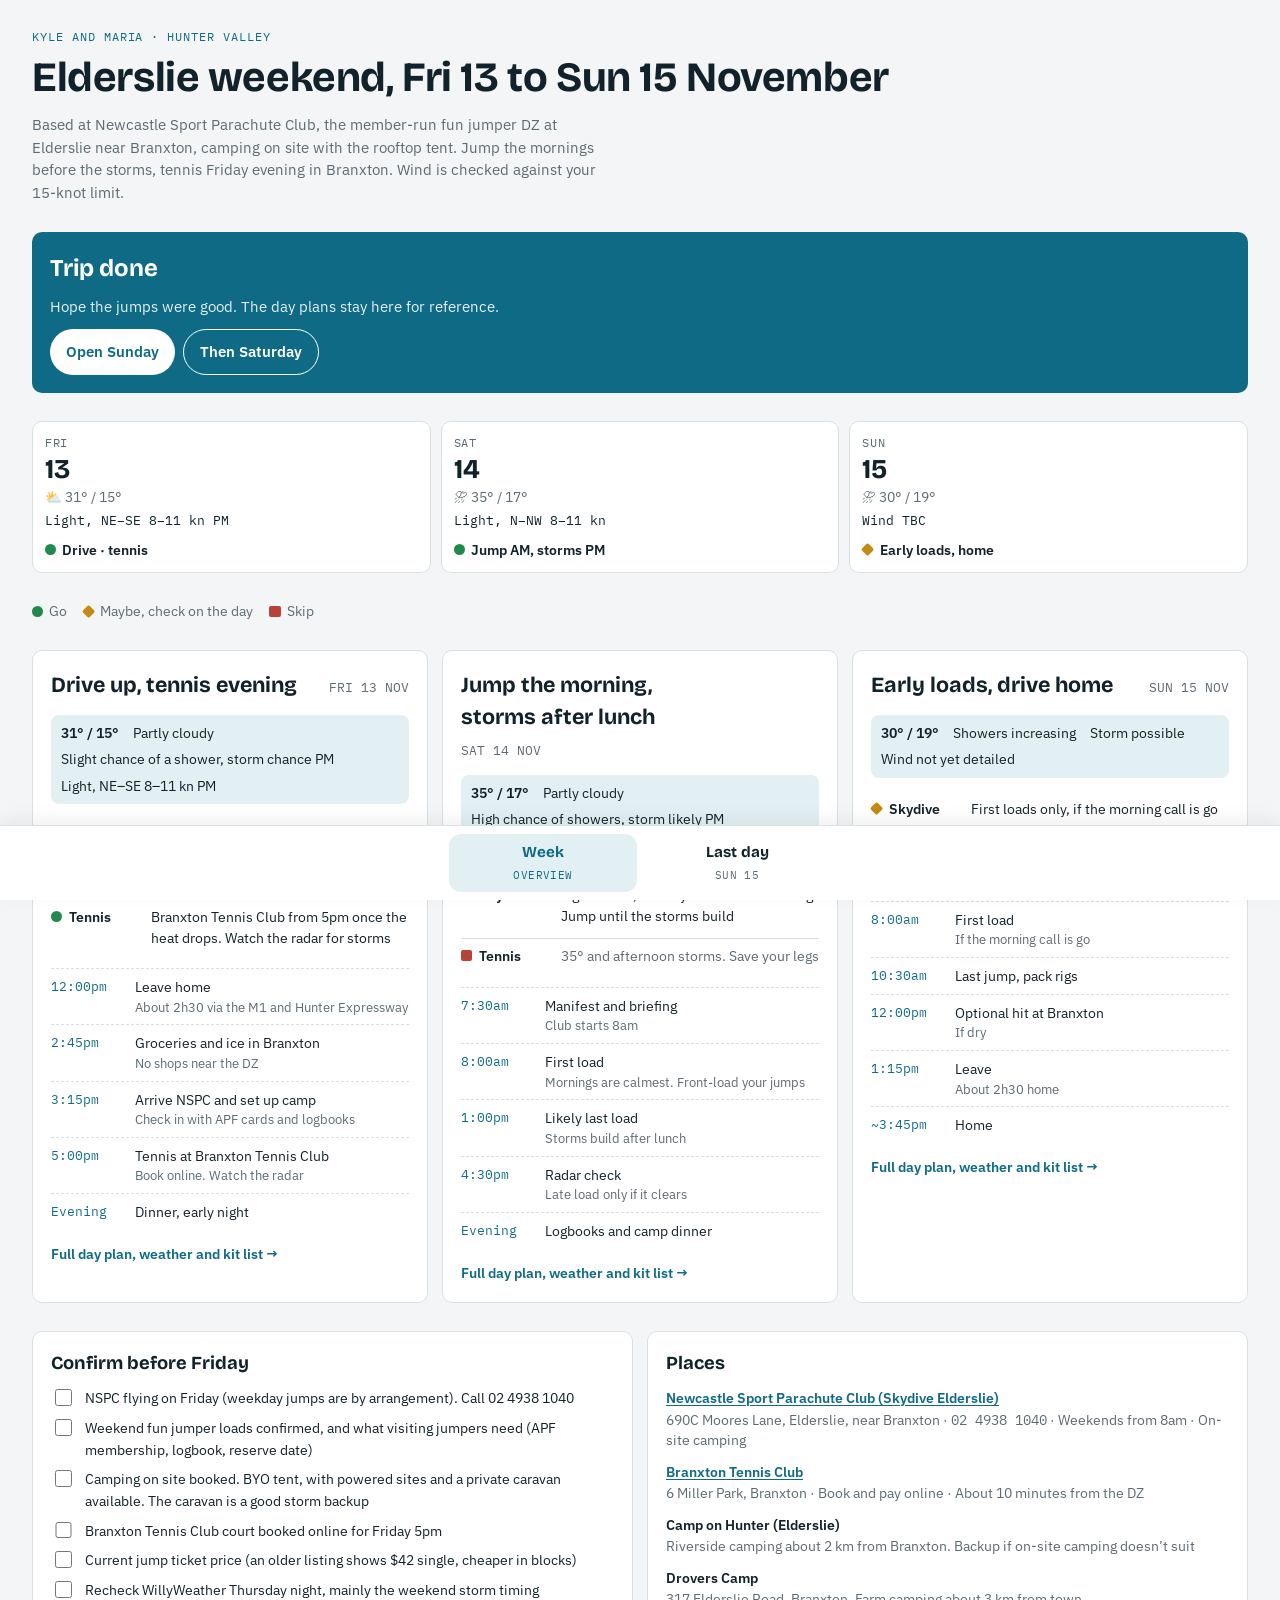
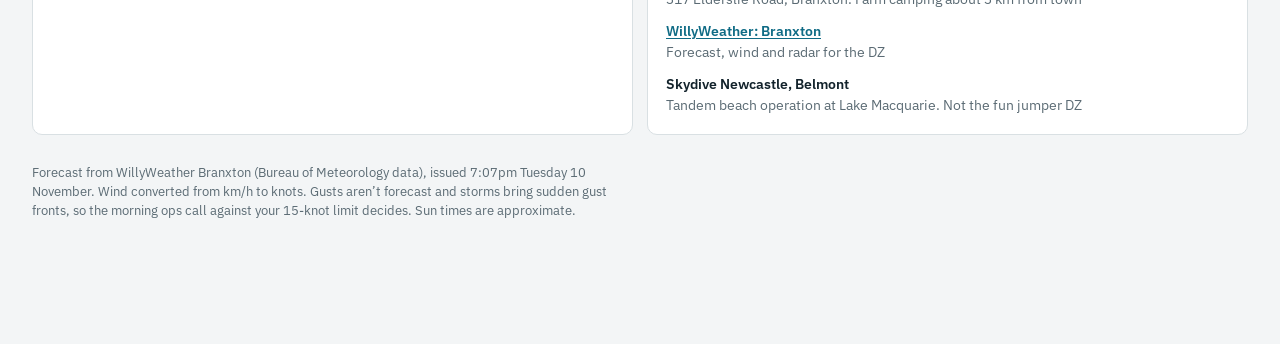
==== commit 02b53b7d: "Switch the trip to the Elderslie weekend, 13 to 15 November Replaces the Moruya week with Newcastle " ====
--- a/index.html
+++ b/index.html
@@ -3,11 +3,12 @@
 <head>
 <meta charset="utf-8">
 <meta name="viewport" content="width=device-width, initial-scale=1, viewport-fit=cover">
-<title>Moruya Week 9–13 Nov</title>
+<title>Elderslie Weekend</title>
+<meta name="claude:viewport-fit-sides" content="cover">
 <link rel="preconnect" href="https://fonts.googleapis.com">
 <link rel="stylesheet" href="https://fonts.googleapis.com/css2?family=Bricolage+Grotesque:opsz,wght@12..96,500;12..96,700&family=IBM+Plex+Sans:wght@400;500;600&family=IBM+Plex+Mono:wght@400;500&display=swap">
 <style>
-/* Layout: a five-tile week strip up top, then one card per day in a wrapping grid, then confirm list and contacts */
+/* Layout: a three-tile week strip up top, then one card per day in a wrapping grid, then confirm list and contacts */
 :root {
   --bg: #f3f5f6;
   --panel: #ffffff;
@@ -40,7 +41,7 @@
 .eyebrow { font-family: var(--mono); font-size: 0.75rem; letter-spacing: 0.08em; text-transform: uppercase; color: var(--sea); }
 
 /* week strip */
-.strip { display: grid; grid-template-columns: repeat(5, minmax(0, 1fr)); gap: 10px; }
+.strip { display: grid; grid-template-columns: repeat(3, minmax(0, 1fr)); gap: 10px; }
 .tile { background: var(--panel); border: 1px solid var(--line); border-radius: var(--r); padding: 12px; display: grid; gap: 4px; text-decoration: none; color: inherit; min-width: 0; }
 .tile:hover { border-color: var(--sea); }
 .tile:focus-visible { outline: 2px solid var(--sea); outline-offset: 2px; }
@@ -102,33 +103,25 @@
 <link rel="manifest" href="manifest.webmanifest">
 <meta name="theme-color" content="#0f6b85">
 <meta name="apple-mobile-web-app-capable" content="yes">
-<meta name="apple-mobile-web-app-title" content="Moruya">
+<meta name="apple-mobile-web-app-title" content="Elderslie">
 <meta name="apple-mobile-web-app-status-bar-style" content="default">
 <link rel="apple-touch-icon" href="apple-touch-icon.png">
 <link rel="stylesheet" href="app.css">
 </head>
 <body data-day="week">
-
 <div class="wrap">
   <header>
-    <div class="eyebrow">Kyle and Maria · Moruya Heads</div>
-    <h1>Moruya week, Mon 9 to Fri 13 November</h1>
-    <p class="lede">Based at SKYONE Moruya with the rooftop tent. Jump on the calm days, climb on the cloudy one, tennis when the wind is up. Wind is checked against your 15-knot limit.</p>
+    <div class="eyebrow">Kyle and Maria · Hunter Valley</div>
+    <h1>Elderslie weekend, Fri 13 to Sun 15 November</h1>
+    <p class="lede">Based at Newcastle Sport Parachute Club, the member-run fun jumper DZ at Elderslie near Branxton, camping on site with the rooftop tent. Jump the mornings before the storms, tennis Friday evening in Branxton. Wind is checked against your 15-knot limit.</p>
   </header>
   <section class="now" id="now" hidden aria-live="polite">
     <h2 id="now-h">Trip plan</h2>
     <p id="now-p"></p>
-    <div class="btns"><a class="primary" id="now-go" href="monday.html">Open Monday</a><a class="secondary" id="now-next" href="tuesday.html">Then Tuesday</a></div>
+    <div class="btns"><a class="primary" id="now-go" href="friday.html">Open Friday</a><a class="secondary" id="now-next" href="saturday.html">Then Saturday</a></div>
   </section>
 
-
-  <nav class="strip" aria-label="Week at a glance">
-    <a class="tile" href="monday.html" data-key="mon"><span class="t-day">Mon</span><span class="t-date">9</span><span class="t-wx">☁︎ 19° / 9°</span><span class="t-wind">S 8–14 kn, easing</span><span class="t-pick go"><span class="dot"></span>Drive · tennis</span></a>
-    <a class="tile" href="tuesday.html" data-key="tue"><span class="t-day">Tue</span><span class="t-date">10</span><span class="t-wx">☀︎ 21° / 8°</span><span class="t-wind">Light, E 8–11 kn PM</span><span class="t-pick go"><span class="dot"></span>Jump day</span></a>
-    <a class="tile" href="wednesday.html" data-key="wed"><span class="t-day">Wed</span><span class="t-date">11</span><span class="t-wx">⛈ 23° / 11°</span><span class="t-wind">E–SE 11–16 kn</span><span class="t-pick maybe"><span class="dot"></span>Early loads, storm watch</span></a>
-    <a class="tile" href="thursday.html" data-key="thu"><span class="t-day">Thu</span><span class="t-date">12</span><span class="t-wx">☁︎ 21° / 12°</span><span class="t-wind">E–SE 8–11 kn</span><span class="t-pick go"><span class="dot"></span>Climb day</span></a>
-    <a class="tile" href="friday.html" data-key="fri"><span class="t-day">Fri</span><span class="t-date">13</span><span class="t-wx">⛅ 23° / 12°</span><span class="t-wind">Light, E–NE 8–14 kn</span><span class="t-pick go"><span class="dot"></span>Early loads, home</span></a>
-  </nav>
+  <nav class="strip" aria-label="Weekend at a glance"><a class="tile" href="friday.html" data-key="fri"><span class="t-day">Fri</span><span class="t-date">13</span><span class="t-wx">⛅ 31° / 15°</span><span class="t-wind">Light, NE–SE 8–11 kn PM</span><span class="t-pick go"><span class="dot"></span>Drive · tennis</span></a><a class="tile" href="saturday.html" data-key="sat"><span class="t-day">Sat</span><span class="t-date">14</span><span class="t-wx">⛈ 35° / 17°</span><span class="t-wind">Light, N–NW 8–11 kn</span><span class="t-pick go"><span class="dot"></span>Jump AM, storms PM</span></a><a class="tile" href="sunday.html" data-key="sun"><span class="t-day">Sun</span><span class="t-date">15</span><span class="t-wx">⛈ 30° / 19°</span><span class="t-wind">Wind TBC</span><span class="t-pick maybe"><span class="dot"></span>Early loads, home</span></a></nav>
 
   <div class="legend" aria-label="Legend">
     <span class="go"><span class="dot"></span>Go</span>
@@ -137,130 +130,49 @@
   </div>
 
   <section class="days" aria-label="Daily plan">
-
-    <article class="card" id="mon">
-      <div class="c-head"><h2 class="c-title">Drive down, tennis arvo</h2><span class="c-date">MON 9 NOV</span></div>
-      <div class="wx"><span><b>19° / 9°</b></span><span>Cloudy</span><span>Slight chance of an early shower</span><span>SW then S 8–14 kn AM, light by evening</span></div>
-      <div class="acts">
-        <div class="act maybe"><span class="a-name"><span class="dot"></span>Skydive</span><span class="a-why">Southerly is under 15 kn but gusts aren't forecast. Jump late if it has eased</span></div>
-        <div class="act go"><span class="a-name"><span class="dot"></span>Tennis</span><span class="a-why">Easy win after the drive</span></div>
-        <div class="act no"><span class="a-name"><span class="dot"></span>Climb</span><span class="a-why">Large, powerful surf forecast. Keep off the sea cliffs</span></div>
-      </div>
-      <ol class="plan">
-        <li><time>7:30am</time><span>Drop Arty at daycare<span class="note">Car packed Sunday night</span></span></li>
-        <li><time>7:45am</time><span>Leave Randwick<span class="note">About 4h45 via the Princes Hwy, one food stop around Milton or Ulladulla</span></span></li>
-        <li><time>12:30pm</time><span>Arrive SKYONE Moruya<span class="note">Check in with licences, logbooks and APF details. Set up camp</span></span></li>
-        <li><time>3:00pm</time><span>Tennis at Moruya Tennis Club<span class="note">Shore St. Or a late load if the wind has dropped and they're flying</span></span></li>
-        <li><time>Evening</time><span>Dinner in Moruya, early night</span></li>
-      </ol>
-          <a class="more" href="monday.html">Full day plan, weather and kit list →</a>
+    <article class="card" id="fri">
+      <div class="c-head"><h2 class="c-title">Drive up, tennis evening</h2><span class="c-date">FRI 13 NOV</span></div>
+      <div class="wx"><span><b>31° / 15°</b></span><span>Partly cloudy</span><span>Slight chance of a shower, storm chance PM</span><span>Light, NE–SE 8–11 kn PM</span></div>
+      <div class="acts"><div class="act maybe"><span class="a-name"><span class="dot"></span>Skydive</span><span class="a-why">Weekday jumps are by arrangement only. Call NSPC Thursday to see if anyone is flying</span></div><div class="act go"><span class="a-name"><span class="dot"></span>Tennis</span><span class="a-why">Branxton Tennis Club from 5pm once the heat drops. Watch the radar for storms</span></div></div>
+      <ol class="plan"><li><time>12:00pm</time><span>Leave home<span class="note">About 2h30 via the M1 and Hunter Expressway</span></span></li><li><time>2:45pm</time><span>Groceries and ice in Branxton<span class="note">No shops near the DZ</span></span></li><li><time>3:15pm</time><span>Arrive NSPC and set up camp<span class="note">Check in with APF cards and logbooks</span></span></li><li><time>5:00pm</time><span>Tennis at Branxton Tennis Club<span class="note">Book online. Watch the radar</span></span></li><li><time>Evening</time><span>Dinner, early night</span></li></ol>
+      <a class="more" href="friday.html">Full day plan, weather and kit list →</a>
     </article>
 
-    <article class="card" id="tue">
-      <div class="c-head"><h2 class="c-title">Big jump day</h2><span class="c-date">TUE 10 NOV</span></div>
-      <div class="wx"><span><b>21° / 8°</b></span><span>Sunny</span><span>No rain</span><span>Light AM, E 8–11 kn PM</span></div>
-      <div class="acts">
-        <div class="act go"><span class="a-name"><span class="dot"></span>Skydive</span><span class="a-why">The only clear, dry day of the week. Fill it</span></div>
-        <div class="act maybe"><span class="a-name"><span class="dot"></span>Tennis</span><span class="a-why">Evening hit under lights if you still have legs</span></div>
-        <div class="act no"><span class="a-name"><span class="dot"></span>Climb</span><span class="a-why">Don't trade a perfect jump day</span></div>
-      </div>
-      <ol class="plan">
-        <li><time>7:00am</time><span>Check the ops update and wind</span></li>
-        <li><time>8:00am</time><span>Manifest for the first load<span class="note">Mornings are calmest. Front-load your jumps</span></span></li>
-        <li><time>Midday</time><span>Lunch on site between loads</span></li>
-        <li><time>5:30pm</time><span>Optional hit at Moruya Tennis Club</span></li>
-        <li><time>Night</time><span>Coldest night, about 8°C<span class="note">Warm layers in the tent</span></span></li>
-      </ol>
-          <a class="more" href="tuesday.html">Full day plan, weather and kit list →</a>
+    <article class="card" id="sat">
+      <div class="c-head"><h2 class="c-title">Jump the morning, storms after lunch</h2><span class="c-date">SAT 14 NOV</span></div>
+      <div class="wx"><span><b>35° / 17°</b></span><span>Partly cloudy</span><span>High chance of showers, storm likely PM</span><span>Light AM, N–NW 8–11 kn</span></div>
+      <div class="acts"><div class="act go"><span class="a-name"><span class="dot"></span>Skydive</span><span class="a-why">Light winds, under your limit all morning. Jump until the storms build</span></div><div class="act no"><span class="a-name"><span class="dot"></span>Tennis</span><span class="a-why">35° and afternoon storms. Save your legs</span></div></div>
+      <ol class="plan"><li><time>7:30am</time><span>Manifest and briefing<span class="note">Club starts 8am</span></span></li><li><time>8:00am</time><span>First load<span class="note">Mornings are calmest. Front-load your jumps</span></span></li><li><time>1:00pm</time><span>Likely last load<span class="note">Storms build after lunch</span></span></li><li><time>4:30pm</time><span>Radar check<span class="note">Late load only if it clears</span></span></li><li><time>Evening</time><span>Logbooks and camp dinner</span></li></ol>
+      <a class="more" href="saturday.html">Full day plan, weather and kit list →</a>
     </article>
 
-    <article class="card" id="wed">
-      <div class="c-head"><h2 class="c-title">Early loads, storm watch</h2><span class="c-date">WED 11 NOV</span></div>
-      <div class="wx"><span><b>23° / 11°</b></span><span>Partly cloudy</span><span>60% chance of showers, 0–5 mm. Storms possible AM and PM</span><span>Light early, E–SE 11–16 kn during the day</span></div>
-      <div class="acts">
-        <div class="act maybe"><span class="a-name"><span class="dot"></span>Skydive</span><span class="a-why">First load only. Wind builds past your limit and storms are possible</span></div>
-        <div class="act maybe"><span class="a-name"><span class="dot"></span>Tennis</span><span class="a-why">Fill a stand-down gap between showers</span></div>
-        <div class="act no"><span class="a-name"><span class="dot"></span>Climb</span><span class="a-why">Storm risk on an exposed sea cliff</span></div>
-      </div>
-      <ol class="plan">
-        <li><time>7:00am</time><span>Ops, wind and radar check</span></li>
-        <li><time>7:30am</time><span>Get on the first loads</span></li>
-        <li><time>Midday</time><span>Likely stand-down as storms build</span></li>
-        <li><time>Afternoon</time><span>Tennis in a dry window, or rest and repack</span></li>
-        <li><time>Evening</time><span>Dinner in town. Check Thursday's radar before bed</span></li>
-      </ol>
-          <a class="more" href="wednesday.html">Full day plan, weather and kit list →</a>
-    </article>
-
-    <article class="card" id="thu">
-      <div class="c-head"><h2 class="c-title">Climb Bingie Point</h2><span class="c-date">THU 12 NOV</span></div>
-      <div class="wx"><span><b>21° / 12°</b></span><span>Cloudy</span><span>30% chance of a shower, mostly AM</span><span>E–SE 8–11 kn</span></div>
-      <div class="acts">
-        <div class="act go"><span class="a-name"><span class="dot"></span>Climb</span><span class="a-why">Overcast and cool. Climb from about 1pm on the falling tide</span></div>
-        <div class="act maybe"><span class="a-name"><span class="dot"></span>Skydive</span><span class="a-why">Morning loads if the cloud base allows</span></div>
-        <div class="act maybe"><span class="a-name"><span class="dot"></span>Tennis</span><span class="a-why">Fallback if the rock is wet or the surf is still big</span></div>
-      </div>
-      <ol class="plan">
-        <li><time>7:00am</time><span>Ops and cloud check</span></li>
-        <li><time>7:30am</time><span>Morning loads, if flying</span></li>
-        <li><time>12:30pm</time><span>Drive to Bingie Point<span class="note">About 25 minutes south. High tide 10:35am, low 5:32pm</span></span></li>
-        <li><time>1:00pm</time><span>Climb until about 5pm</span></li>
-        <li><time>Evening</time><span>Pack everything except rigs and tent</span></li>
-      </ol>
-      <a class="more" href="thursday.html">Full day plan, weather and kit list →</a>
-    </article>
-
-    <article class="card" id="fri">
-      <div class="c-head"><h2 class="c-title">Early loads, drive home</h2><span class="c-date">FRI 13 NOV</span></div>
-      <div class="wx"><span><b>23° / 12°</b></span><span>Partly cloudy</span><span>Slight chance of a shower</span><span>Light AM, E–NE 8–14 kn during the day</span></div>
-      <div class="acts">
-        <div class="act go"><span class="a-name"><span class="dot"></span>Skydive</span><span class="a-why">First loads, before the north-easterly builds</span></div>
-        <div class="act maybe"><span class="a-name"><span class="dot"></span>Climb</span><span class="a-why">Nowra on the way home if Thursday's climb didn't happen</span></div>
-        <div class="act no"><span class="a-name"><span class="dot"></span>Tennis</span><span class="a-why">Travel day</span></div>
-      </div>
-      <ol class="plan">
-        <li><time>7:00am</time><span>First load</span></li>
-        <li><time>11:00am</time><span>Last jump, pack rigs and tent</span></li>
-        <li><time>12:00pm</time><span>Leave Moruya</span></li>
-        <li><time>~5:00pm</time><span>Home in Randwick</span></li>
-      </ol>
-      <p class="alt">Option B: leave 6am, climb Thompson's Sunrise at Nowra 8:30 to 11:30, home about 2:15pm. Use this if you need to be back for an afternoon pick-up.</p>
-          <a class="more" href="friday.html">Full day plan, weather and kit list →</a>
+    <article class="card" id="sun">
+      <div class="c-head"><h2 class="c-title">Early loads, drive home</h2><span class="c-date">SUN 15 NOV</span></div>
+      <div class="wx"><span><b>30° / 19°</b></span><span>Showers increasing</span><span>Storm possible</span><span>Wind not yet detailed</span></div>
+      <div class="acts"><div class="act maybe"><span class="a-name"><span class="dot"></span>Skydive</span><span class="a-why">First loads only, if the morning call is go</span></div><div class="act maybe"><span class="a-name"><span class="dot"></span>Tennis</span><span class="a-why">Short hit at Branxton on the way out if it’s dry</span></div></div>
+      <ol class="plan"><li><time>8:00am</time><span>First load<span class="note">If the morning call is go</span></span></li><li><time>10:30am</time><span>Last jump, pack rigs</span></li><li><time>12:00pm</time><span>Optional hit at Branxton<span class="note">If dry</span></span></li><li><time>1:15pm</time><span>Leave<span class="note">About 2h30 home</span></span></li><li><time>~3:45pm</time><span>Home</span></li></ol>
+      <a class="more" href="sunday.html">Full day plan, weather and kit list →</a>
     </article>
 
   </section>
 
   <section class="two">
     <div class="panel">
-      <h2>Confirm before Monday</h2>
-      <ul class="checks">
-        <li><label><input type="checkbox" id="c1"><span>SKYONE is running fun jumper loads Mon to Fri (weekday ops aren't published online)</span></label></li>
-        <li><label><input type="checkbox" id="c2"><span>SKYONE campsite booked for four nights</span></label></li>
-        <li><label><input type="checkbox" id="c3"><span>Moruya Tennis Club court hire (online booking isn't live, so call)</span></label></li>
-        <li><label><input type="checkbox" id="c4"><span>Arty's pick-ups covered Monday to Friday</span></label></li>
-        <li><label><input type="checkbox" id="c5"><span>Tide times and route picks for Bingie Point</span></label></li>
-        <li><label><input type="checkbox" id="c6"><span>Recheck WillyWeather Sunday night, mainly Wednesday's storm risk</span></label></li>
-      </ul>
+      <h2>Confirm before Friday</h2>
+      <ul class="checks"><li><label><input type="checkbox" id="c1"><span>NSPC flying on Friday (weekday jumps are by arrangement). Call 02 4938 1040</span></label></li><li><label><input type="checkbox" id="c2"><span>Weekend fun jumper loads confirmed, and what visiting jumpers need (APF membership, logbook, reserve date)</span></label></li><li><label><input type="checkbox" id="c3"><span>Camping on site booked. BYO tent, with powered sites and a private caravan available. The caravan is a good storm backup</span></label></li><li><label><input type="checkbox" id="c4"><span>Branxton Tennis Club court booked online for Friday 5pm</span></label></li><li><label><input type="checkbox" id="c5"><span>Current jump ticket price (an older listing shows $42 single, cheaper in blocks)</span></label></li><li><label><input type="checkbox" id="c6"><span>Recheck WillyWeather Thursday night, mainly the weekend storm timing</span></label></li></ul>
     </div>
     <div class="panel">
       <h2>Places</h2>
-      <dl class="contacts">
-        <div><dt>SKYONE Moruya</dt><dd>77 Bruce Cameron Drive, Moruya · <span class="mono">1300 185 180</span></dd></div>
-        <div><dt><a href="https://play.tennis.com.au/moruyatennisclub" target="_blank" rel="noopener">Moruya Tennis Club</a></dt><dd>Shore Street, Moruya · 7 courts, LED lights</dd></div>
-        <div><dt><a href="https://play.tennis.com.au/turossheadtennisclub/Booking" target="_blank" rel="noopener">Tuross Head Tennis Club</a></dt><dd>Backup with online booking, about 20 minutes north</dd></div>
-        <div><dt><a href="https://www.thecrag.com/en/climbing/australia/new-south-wales-and-act/south-coast/area/643784625" target="_blank" rel="noopener">Moruya South Head</a></dt><dd>Small bouldering spot by the cemetery lookout. Pads needed, tide affects access</dd></div>
-        <div><dt><a href="https://www.willyweather.com.au/nsw/south-coast/moruya-airport.html" target="_blank" rel="noopener">WillyWeather: Moruya Airport</a></dt><dd>Forecast, wind and radar for the drop zone</dd></div>
-        <div><dt><a href="https://thecrag.com/en/climbing/australia/nowra/thompsons-sunrise" target="_blank" rel="noopener">Thompson's Sunrise, Nowra</a></dt><dd>Friday option B on the way home</dd></div>
-      </dl>
+      <dl class="contacts"><div><dt><a href="https://nspc.net.au" target="_blank" rel="noopener">Newcastle Sport Parachute Club (Skydive Elderslie)</a></dt><dd>690C Moores Lane, Elderslie, near Branxton · <span class="mono">02 4938 1040</span> · Weekends from 8am · On-site camping</dd></div><div><dt><a href="https://play.tennis.com.au/branxtontennisclub" target="_blank" rel="noopener">Branxton Tennis Club</a></dt><dd>6 Miller Park, Branxton · Book and pay online · About 10 minutes from the DZ</dd></div><div><dt>Camp on Hunter (Elderslie)</dt><dd>Riverside camping about 2 km from Branxton. Backup if on-site camping doesn’t suit</dd></div><div><dt>Drovers Camp</dt><dd>317 Elderslie Road, Branxton. Farm camping about 3 km from town</dd></div><div><dt><a href="https://www.willyweather.com.au/nsw/hunter/branxton.html" target="_blank" rel="noopener">WillyWeather: Branxton</a></dt><dd>Forecast, wind and radar for the DZ</dd></div><div><dt>Skydive Newcastle, Belmont</dt><dd>Tandem beach operation at Lake Macquarie. Not the fun jumper DZ</dd></div></dl>
     </div>
   </section>
 
-  <p class="foot">Forecast from the Bureau of Meteorology (Moruya Heads, issued 2:10am Sunday 8 November) and WillyWeather (Moruya Airport). Wind converted from km/h to knots. Gusts aren't forecast, so check the morning ops update against your 15-knot limit.</p>
+  <p class="foot">Forecast from WillyWeather Branxton (Bureau of Meteorology data), issued 7:07pm Tuesday 10 November. Wind converted from km/h to knots. Gusts aren’t forecast and storms bring sudden gust fronts, so the morning ops call against your 15-knot limit decides. Sun times are approximate.</p>
 </div>
 
 <script>
 (function () {
-  var KEY = "moruya-week-checks";
+  var KEY = "elderslie-weekend-checks";
   var saved = {};
   try { saved = JSON.parse(localStorage.getItem(KEY) || "{}") || {}; } catch (e) { saved = {}; }
   document.querySelectorAll('.checks input').forEach(function (box) {
@@ -272,7 +184,6 @@
   });
 })();
 </script>
-
 <script src="app.js"></script>
 </body>
 </html>
